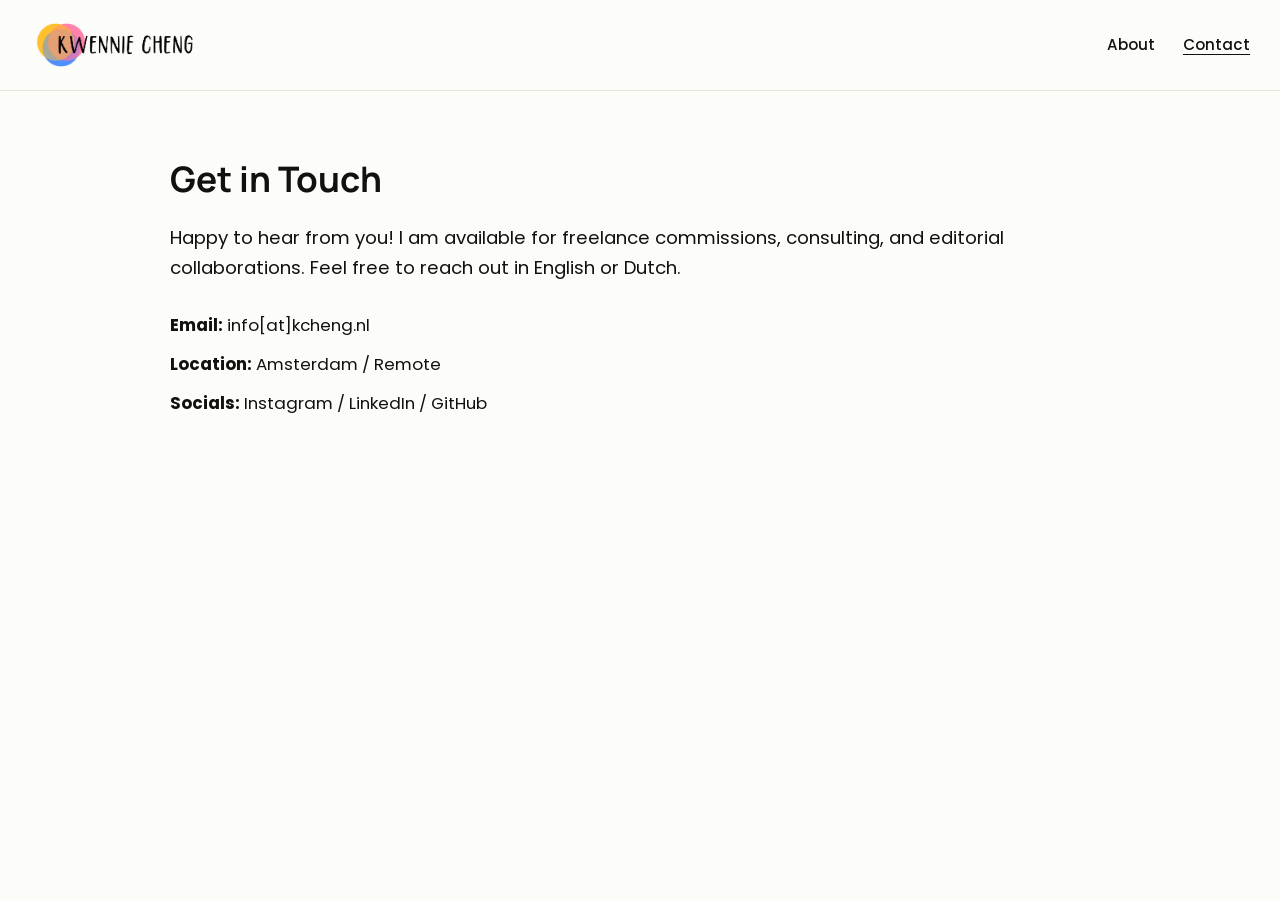
==== contact.html @ b4c84cd3 "first version" ====
<!DOCTYPE html>
<html lang="en">
<head>
  <meta charset="UTF-8">
  <meta name="viewport" content="width=device-width, initial-scale=1.0">
  <title>Contact | Portfolio</title>
  <link rel="preconnect" href="https://fonts.googleapis.com">
  <link rel="preconnect" href="https://fonts.gstatic.com" crossorigin>
  <link href="https://fonts.googleapis.com/css2?family=Manrope:wght@600;700;800&family=Poppins:wght@300;400;500;600&display=swap" rel="stylesheet">
  <style>
  /* Logo sizing, inline so it applies on first paint */
  .logo img { width: auto; max-width: none; }
  .logo img.logo-desktop { display: block; height: 60px; }
  .logo img.logo-mobile  { display: none;  height: 44px; }
  @media (max-width: 700px) {
    .logo img.logo-desktop { display: none; }
    .logo img.logo-mobile  { display: block; }
  }
</style>
  <link rel="stylesheet" href="styles.css">
  <link rel="icon" href="assets/site/favicon_kwenniecheng.png">
</head>
<body>

  <header class="navbar">
    <div class="nav-container">
      <a href="index.html" class="logo">
        <img src="assets/site/logo_kwenniecheng.png" alt="Kwennie Cheng" class="logo-desktop">
        <img src="assets/site/logo_kwenniecheng_m.png" alt="Kwennie Cheng" class="logo-mobile">
      </a>
      <nav class="nav-links">
        <!-- <a href="blog.html">Blog</a> -->
        <a href="about.html">About</a>
        <a href="contact.html" class="active">Contact</a>
      </nav>
    </div>
  </header>

  <main class="page-container">
    <div class="contact-wrap">
      <h1>Get in Touch</h1>
      <p class="lead">
        Happy to hear from you! I am available for freelance commissions, consulting, and editorial collaborations. Feel free to reach out in English or Dutch.
      </p>

      <div class="contact-details">
        <p><strong>Email:</strong> info[at]kcheng.nl</p>
        <p><strong>Location:</strong> Amsterdam / Remote</p>
        <p><strong>Socials:</strong> 
          <a href="https://www.instagram.com/kwenniecheng/" target="_blank">Instagram</a> / 
          <a href="https://www.linkedin.com/in/kwennie-cheng/" target="_blank">LinkedIn</a> / 
          <a href="#" target="_blank">GitHub</a>
        </p>
      </div>
    </div>
  </main>
  <script src="script.js"></script>
</body>
</html>
---- styles.css ----
/* ==========================================================================
   GLOBAL VARIABLES & RESET
   ========================================================================== */
:root {
  --bg-color: #FCFCF8;
  --highlight-color: #ffc02d;
  --text-primary: #111111;
  --text-muted: #666666;
  --border-color: #E5E5DF;

  /* Category Colors */
  --cat-datavis: #508fff;
  --cat-journalism: #ff76a0;
  --cat-illustration: #ffc02d;
  --cat-motion: #99c93d;

  /* Fonts */
  --font-heading: 'Manrope', -apple-system, sans-serif;
  --font-body: 'Poppins', -apple-system, sans-serif;

  /* Logo sizes */
  --nav-height: 90px;      /* height of the whole top bar */
  --logo-h-desktop: 60px;  /* desktop logo height (keep smaller than nav-height) */
  --logo-h-mobile: 44px;   /* mobile logo height */

  /* Mobile project-name strip */
  --index-strip-h: 46px;
}

* {
  box-sizing: border-box;
  margin: 0;
  padding: 0;
}

::selection {
  background: #ffc02d;
  color: var(--text-primary);
}

html[data-sel="blue"] ::selection,
html[data-sel="blue"]::selection {
  background: #508fff;
}

html[data-sel="pink"] ::selection,
html[data-sel="pink"]::selection {
  background: #ff76a0;
}

html[data-sel="yellow"] ::selection,
html[data-sel="yellow"]::selection {
  background: #ffc02d;
}

body {
  background-color: var(--bg-color);
  color: var(--text-primary);
  font-family: var(--font-body);
  font-weight: 400;
  line-height: 1.6;
}

h1, h2, h3, h4, h5, h6 {
  font-family: var(--font-heading);
  font-weight: 700;
}

a {
  color: inherit;
  text-decoration: none;
}

/* ==========================================================================
   STICKY NAVBAR
   ========================================================================== */
.navbar {
  position: sticky;
  top: 0;
  z-index: 1000;
  background-color: var(--bg-color);
  border-bottom: 1px solid var(--border-color);
}

.nav-container {
  display: flex;
  justify-content: space-between;
  align-items: center;
  max-width: 1400px;
  margin: 0 auto;
  height: var(--nav-height);
  padding: 0 30px;
}

.logo {
  font-family: var(--font-heading);
  font-weight: 800;
  font-size: 1.25rem;
  letter-spacing: -0.02em;
}

.logo img {
  width: auto;
  max-width: none;
}

.logo img.logo-desktop {
  display: block;
  height: var(--logo-h-desktop);
}

.logo img.logo-mobile {
  display: none;
  height: var(--logo-h-mobile);
}

@media (max-width: 700px) {
  .logo img.logo-desktop { display: none; }
  .logo img.logo-mobile  { display: block; }
}

.nav-links a {
  margin-left: 24px;
  font-size: 0.95rem;
  font-weight: 500;
  position: relative;
  isolation: isolate;   /* keeps the dot behind the text, but above the page background */
}

.nav-links a::before {
  content: "";
  position: absolute;
  z-index: -1;
  left: -8px;
  top: 50%;
  width: 24px;
  height: 24px;
  margin-top: -12px;
  border-radius: 50%;
  background-color: var(--dot-color, var(--cat-illustration));
  opacity: 0;
  transform: scale(0.6);
  transition: opacity 0.15s, transform 0.15s;
}

.nav-links a:hover::before {
  opacity: 1;
  transform: scale(1);
}

/* current page is underlined */
.nav-links a.active {
  text-decoration: underline;
  text-decoration-thickness: 1px;
  text-underline-offset: 4px;
}

/* ==========================================================================
   CATEGORY FILTER BAR
   ========================================================================== */
.category-bar {
  position: sticky;
  top: calc(var(--nav-height) + 1px);  /* +1px for the navbar border */
  z-index: 999;
  background-color: var(--bg-color);
  border-bottom: 1px solid var(--border-color);
  padding: 12px 30px;
}

.category-container {
  max-width: 1400px;
  margin: 0 auto;
  display: flex;
  gap: 12px;
  flex-wrap: wrap;
}

.cat-btn {
  background: none;
  border: 1px solid transparent;
  font-family: var(--font-body);
  font-size: 0.85rem;
  font-weight: 500;
  cursor: pointer;
  display: inline-flex;
  align-items: center;
  gap: 6px;
  padding: 4px 10px;
  border-radius: 4px;
  transition: background-color 0.2s;
}

.cat-btn:hover {
  background-color: #EFEFE9;
}

.cat-btn.active {
  border-color: var(--text-primary);
  background-color: #EFEFE9;
}

/* CATEGORY DOTS */
.dot {
  width: 9px;
  height: 9px;
  border-radius: 50%;
  display: inline-block;
}

.dot-datavis { background-color: var(--cat-datavis); }
.dot-journalism { background-color: var(--cat-journalism); }
.dot-illustration { background-color: var(--cat-illustration); }
.dot-motion { background-color: var(--cat-motion); }

/* ==========================================================================
   PORTFOLIO MAIN (INDEX + STREAM)
   ========================================================================== */
.portfolio-container {
  display: flex;
  max-width: 1400px;
  margin: 0 auto;
  padding: 0 30px;
  min-height: calc(100vh - 120px);
}

/* LEFT STICKY INDEX (Kelli Anderson Style) */
.left-index {
  width: 320px;
  flex-shrink: 0;
  position: sticky;
  top: calc(var(--nav-height) + var(--cat-bar-h, 57px) + 1px);
  height: calc(100vh - var(--nav-height) - var(--cat-bar-h, 57px) - 20px);
  overflow-y: auto;
  padding-right: 20px;
  padding-top: 30px;
  border-right: 1px solid var(--border-color);
}

.index-item {
  display: flex;
  align-items: center;
  gap: 8px;
  padding: 8px 0;
  font-size: 0.82rem;
  font-weight: 400;
  color: var(--text-muted);
  cursor: pointer;
  transition: color 0.2s;
}

.index-item:hover {
  color: var(--text-primary);
}

.index-item.active {
  color: var(--text-primary);
  font-weight: 700;
}

/* Prevents layout shift when the title becomes bold */
.index-title {
  display: inline-block;
}
.index-title::after {
  content: attr(data-title);
  display: block;
  height: 0;
  visibility: hidden;
  overflow: hidden;
  font-weight: 700;
}

.index-dots {
  display: inline-flex;
  gap: 4px;
  flex-shrink: 0;
}

/* RIGHT STREAM (Fabian Schwarzinger Style) */
.right-stream {
  flex-grow: 1;
  padding-left: 40px;
  padding-top: 30px;
  padding-bottom: 80px;
}

.project-card {
  margin-bottom: 40px;
  padding-bottom: 40px;
  border-bottom: 1px solid var(--border-color);
  scroll-margin-top: calc(var(--nav-height) + var(--cat-bar-h, 57px) + 20px);
}

.project-card:last-child {
  border-bottom: none;
}

.project-header {
  margin-bottom: 12px;
}

.project-title {
  font-size: 1.3rem;
  line-height: 1.2;
}

.project-tags {
  display: flex;
  gap: 8px;
  margin-top: 6px;
  font-size: 0.72rem;
  color: var(--text-muted);
}

.project-description {
  max-width: 640px;
  margin: 14px 0 20px;
  font-size: 0.85rem;
  line-height: 1.7;
  color: var(--text-primary);
}

.project-description p {
  margin-bottom: 12px;
}

.project-description a {
  position: relative;
  isolation: isolate;
  font-weight: 600;
  text-decoration: none;
}

.project-description a::before {
  content: "";
  position: absolute;
  z-index: -1;
  left: -8px;
  top: 50%;
  width: 22px;
  height: 22px;
  margin-top: -11px;
  border-radius: 50%;
  background-color: var(--dot-color, var(--cat-illustration));
  opacity: 0;
  transform: scale(0.6);
  transition: opacity 0.15s, transform 0.15s;
}

.project-description a:hover::before {
  opacity: 1;
  transform: scale(1);
}

/* COLLAPSED DESCRIPTION: first 2 lines only */
.project-description.collapsed p:first-child {
  display: -webkit-box;
  -webkit-line-clamp: 1;   /* number of lines to show */
  line-clamp: 2;
  -webkit-box-orient: vertical;
  overflow: hidden;
}

.project-description.collapsed p:not(:first-child) {
  display: none;
}

.read-more {
  position: relative;
  isolation: isolate;
  background: none;
  border: none;
  padding: 0;
  font: inherit;
  font-style: italic;
  color: var(--text-primary);
  cursor: pointer;
}

.read-more[hidden] {
  display: none;
}

/* same hover dot as the links */
.read-more::before {
  content: "";
  position: absolute;
  z-index: -1;
  left: -8px;
  top: 50%;
  width: 22px;
  height: 22px;
  margin-top: -11px;
  border-radius: 50%;
  background-color: var(--dot-color, var(--cat-illustration));
  opacity: 0;
  transform: scale(0.6);
  transition: opacity 0.15s, transform 0.15s;
}

.read-more:hover::before {
  opacity: 1;
  transform: scale(1);
}

/* CAROUSEL */
.carousel-stage {
  position: relative;
  border-radius: 2px;
}

.carousel-main {
  display: block;
  width: 100%;
  max-height: 75vh;
  object-fit: contain;
}

.carousel-arrow {
  position: absolute;
  top: 50%;
  transform: translateY(-50%);
  width: 48px;
  height: 64px;
  display: flex;
  align-items: center;
  justify-content: center;
  background: none;
  border: none;
  color: var(--text-primary);
  cursor: pointer;
  opacity: 0.5;
  transition: opacity 0.2s;
}

.carousel-arrow:hover { opacity: 1; }
.carousel-arrow.prev { left: 6px; }
.carousel-arrow.next { right: 6px; }

.carousel-thumbs {
  display: flex;
  gap: 8px;
  margin-top: 10px;
  overflow-x: auto;
  padding-bottom: 4px;
}

.thumb {
  flex: 0 0 auto;
  width: 72px;
  height: 52px;
  padding: 0;
  border: 1px solid transparent;
  background: none;
  cursor: pointer;
  opacity: 0.5;
  transition: opacity 0.2s, border-color 0.2s;
}

.thumb img {
  width: 100%;
  height: 100%;
  object-fit: cover;
  display: block;
}

.thumb:hover { opacity: 0.85; }

.thumb.active {
  opacity: 1;
  border-color: var(--text-primary);
}

/* VIDEO SLIDES */
.video-wrap {
  position: relative;
  width: 100%;
  aspect-ratio: 16 / 9;   /* change if your videos are another shape */
  background: #000;
}

.video-wrap iframe {
  position: absolute;
  inset: 0;
  width: 100%;
  height: 100%;
  border: 0;
}

.thumb-video {
  position: relative;
  background: #111 center / cover no-repeat;
}

.thumb-video svg {
  position: absolute;
  top: 50%;
  left: 50%;
  width: 18px;
  height: 18px;
  transform: translate(-50%, -50%);
  fill: #fff;
  filter: drop-shadow(0 0 3px rgba(0, 0, 0, 0.5));
}

.ext-link-badge {
  display: inline-block;
  margin-top: 8px;
  font-size: 0.78rem;
  font-weight: 600;
  color: var(--text-primary);
  background-color: var(--highlight-color);
  padding: 4px 10px;
  border-radius: 3px;
}

/* ==========================================================================
   GENERIC PAGE LAYOUTS (ABOUT, CONTACT, BLOG)
   ========================================================================== */
.page-container {
  max-width: 1000px;
  margin: 0 auto;
  padding: 60px 30px;
}

.page-title {
  font-size: 2.5rem;
  margin-bottom: 40px;
}

/* ABOUT PAGE */
.about-grid {
  display: grid;
  grid-template-columns: 1fr 1fr;
  gap: 50px;
  align-items: start;
}

.about-photo {
  width: 100%;
  height: auto;
  border-radius: 4px;
}

.about-text h1 {
  font-size: 2.2rem;
  margin-bottom: 16px;
}

.about-text .lead {
  font-size: 1.15rem;
  font-weight: 500;
  margin-bottom: 20px;
}

.about-text p {
  margin-bottom: 16px;
  color: var(--text-primary);
}

/* CONTACT PAGE */
.contact-wrap h1 {
  font-size: 2.2rem;
  margin-bottom: 16px;
}

.contact-wrap .lead {
  font-size: 1.15rem;
  margin-bottom: 30px;
}

.contact-details p {
  font-size: 1.05rem;
  margin-bottom: 12px;
}

.highlight-link {
  position: relative;
  isolation: isolate;
  text-decoration: underline;
  text-decoration-thickness: 1px;
  text-underline-offset: 3px;
}

.highlight-link::before {
  content: "";
  position: absolute;
  z-index: -1;
  left: -8px;
  top: 50%;
  width: 24px;
  height: 24px;
  margin-top: -12px;
  border-radius: 50%;
  background-color: var(--dot-color, var(--cat-illustration));
  opacity: 0;
  transform: scale(0.6);
  transition: opacity 0.15s, transform 0.15s;
}

.highlight-link:hover::before {
  opacity: 1;
  transform: scale(1);
}

/* BLOG PAGE */
.blog-stream {
  display: flex;
  flex-direction: column;
  gap: 50px;
}

.blog-post {
  border-bottom: 1px solid var(--border-color);
  padding-bottom: 40px;
}

.blog-date {
  font-size: 0.85rem;
  color: var(--text-muted);
  margin-bottom: 6px;
}

.blog-title {
  font-size: 1.75rem;
  margin-bottom: 16px;
}

.blog-content {
  font-size: 1rem;
  line-height: 1.7;
  margin-bottom: 20px;
}

.blog-images {
  display: flex;
  flex-direction: column;
  gap: 12px;
}

.blog-images img {
  width: 100%;
  height: auto;
  border-radius: 2px;
}

/* ==========================================================================
   RESPONSIVE BREAKPOINTS (Mobile Optimization)
   ========================================================================== */
@media (max-width: 900px) {
  .portfolio-container {
    flex-direction: column;
    padding: 0 16px;
  }

  /* Category bar: one row, swipeable, so its height stays constant */
  .category-bar { padding: 12px 16px; }

  .category-container {
    flex-wrap: nowrap;
    overflow-x: auto;
    scrollbar-width: none;
  }
  .category-container::-webkit-scrollbar { display: none; }

  .cat-btn {
    flex: 0 0 auto;
    white-space: nowrap;
  }

  /* Project names: single-line sticky strip under the category bar */
  .left-index {
    position: sticky;
    top: calc(var(--nav-height) + var(--cat-bar-h, 57px) + 1px);
    z-index: 998;
    width: auto;
    height: var(--index-strip-h);
    margin: 0 -16px;              /* full width, past the container padding */
    padding: 0;
    display: flex;
    flex-direction: row;
    align-items: center;
    gap: 28px;
    overflow-x: auto;
    overflow-y: hidden;
    background: var(--bg-color);
    border-right: none;
    border-bottom: 1px solid var(--border-color);

    /* hide the scrollbar */
    scrollbar-width: none;
    -ms-overflow-style: none;

    /* fade the neighbours so the active name stands out 
    -webkit-mask-image: linear-gradient(to right, transparent, #000 25%, #000 75%, transparent);
            mask-image: linear-gradient(to right, transparent, #000 25%, #000 75%, transparent); */
  }
  .left-index::-webkit-scrollbar { display: none; }

  /* spacers so the first and last names can sit in the center */
  .left-index::before,
  .left-index::after {
    content: "";
    flex: 0 0 35%;
  }

  .index-item {
    flex: 0 0 auto;
    white-space: nowrap;
    padding: 0;
  }

  .project-card {
    scroll-margin-top: calc(var(--nav-height) + var(--cat-bar-h, 57px) + var(--index-strip-h) + 16px);
  }

  .right-stream {
    padding-left: 0;
    padding-top: 24px;
  }

  .about-grid {
    grid-template-columns: 1fr;
    gap: 30px;
  }
}

/* ==========================================================================
   PROJECT OVERVIEW (THUMBNAIL GRID) + OPEN PROJECT
   (the old .left-index / .right-stream / .portfolio-container rules above
   are no longer used and can be deleted)
   ========================================================================== */
.portfolio-main {
  max-width: 1400px;
  margin: 0 auto;
  padding: 30px 30px 80px;
  min-height: calc(100vh - 120px);
}

/* open project, followed by a thin line */
.project-detail {
  padding-bottom: 40px;
  margin-bottom: 40px;
  border-bottom: 1px solid var(--border-color);
}
.project-detail[hidden] { display: none; }
.project-detail .project-card {
  margin: 0;
  padding: 0;
  border: none;
}

.project-grid {
  display: grid;
  grid-template-columns: repeat(4, 1fr);
  column-gap: 30px;
  row-gap: 44px;
}

.grid-item {
  position: relative;
  display: block;
  appearance: none;
  background: none;
  border: none;
  padding: 0;
  font: inherit;
  color: inherit;
  text-align: left;
  cursor: pointer;
}

.grid-thumb {
  position: relative;
  display: block;
  aspect-ratio: 4 / 3;     /* all thumbnails are the same size */
  isolation: isolate;
}

.grid-thumb img {
  display: block;
  width: 100%;
  height: 100%;
  object-fit: cover;
  border-radius: 2px;
  background: #EFEFE9;
}

/* hover dot: sits behind the thumbnail, may overlap its neighbours */
.grid-thumb::before {
  content: "";
  position: absolute;
  z-index: -1;
  left: var(--dot-x, 50%);
  top: 50%;
  width: 110%;
  aspect-ratio: 1;
  border-radius: 50%;
  background-color: var(--dot-color, var(--cat-illustration));
  opacity: 0;
  transform: translate(-50%, -50%) scale(0.6);
  transition: opacity 0.15s, transform 0.15s;
  pointer-events: none;
}

@media (hover: hover) {
  .grid-item:hover { z-index: 5; }
  .grid-item:hover .grid-thumb::before {
    opacity: 1;
    transform: translate(-50%, -50%) scale(1);
  }
}

/* project name: same type as the old left index */
.grid-title {
  position: relative;      /* keeps the name above the dot */
  display: flex;
  align-items: center;
  gap: 8px;
  margin-top: 12px;
  font-size: 0.82rem;
  font-weight: 400;
  line-height: 1.4;
  color: var(--text-primary);
}

/* category bar while a project is in view: only that project's categories */
.category-bar.project-mode .cat-btn {
  pointer-events: none;
  border-color: transparent;
  background: none;
  opacity: 0.3;
  transition: opacity 0.2s;
}
.category-bar.project-mode .cat-btn.in-project {
  opacity: 1;
}

@media (max-width: 900px) {
  .project-grid { grid-template-columns: repeat(2, 1fr); column-gap: 20px; }
}

@media (max-width: 600px) {
  .portfolio-main { padding: 20px 16px 60px; }
  .project-grid { grid-template-columns: 1fr; row-gap: 32px; }
}
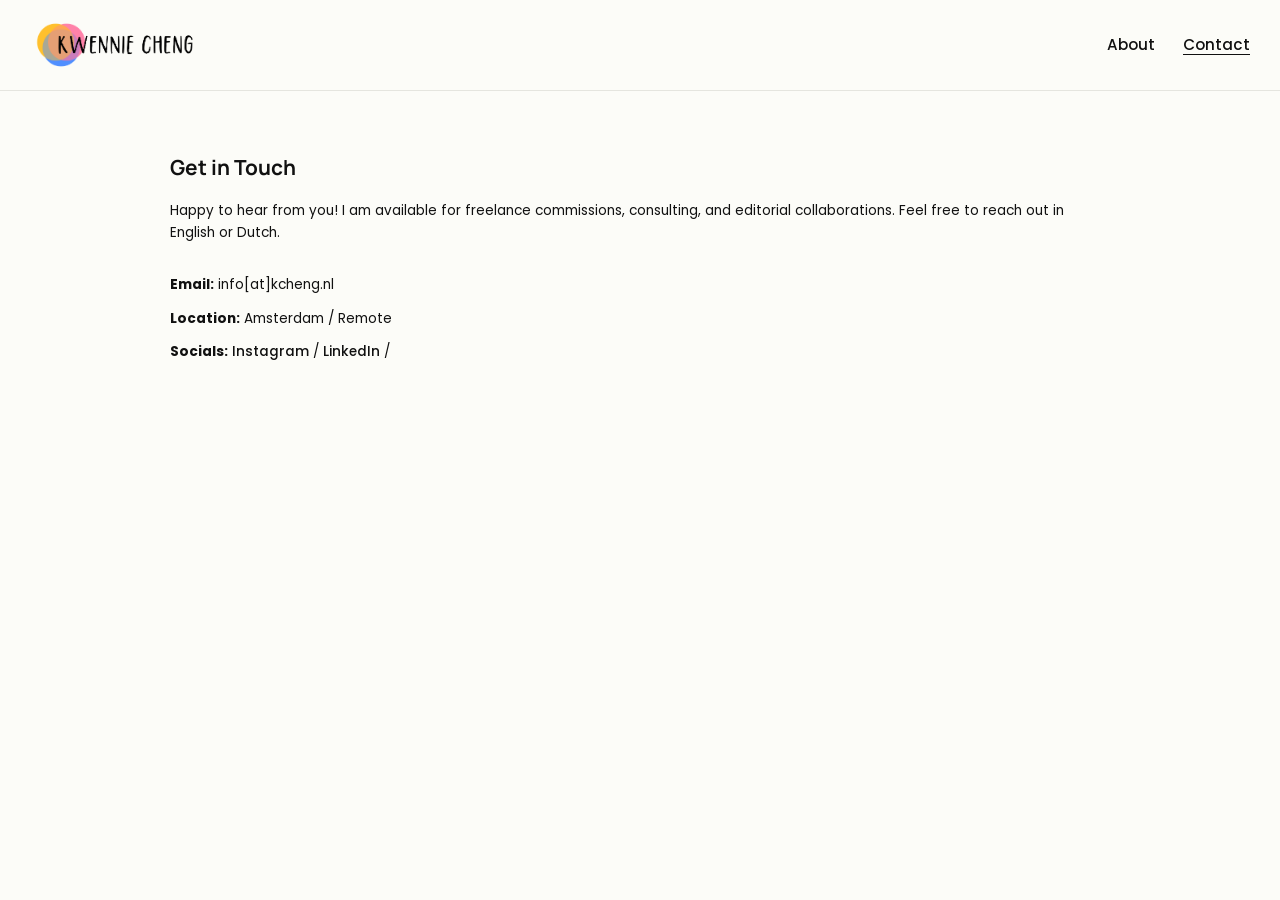
==== commit a6bef4be: "edit leader age" ====
--- a/contact.html
+++ b/contact.html
@@ -49,7 +49,6 @@
         <p><strong>Socials:</strong> 
           <a href="https://www.instagram.com/kwenniecheng/" target="_blank">Instagram</a> / 
           <a href="https://www.linkedin.com/in/kwennie-cheng/" target="_blank">LinkedIn</a> / 
-          <a href="#" target="_blank">GitHub</a>
         </p>
       </div>
     </div>
--- a/styles.css
+++ b/styles.css
@@ -524,7 +524,7 @@
 }
 
 .page-title {
-  font-size: 2.5rem;
+  font-size: 1.3rem;
   margin-bottom: 40px;
 }
 
@@ -543,45 +543,34 @@
 }
 
 .about-text h1 {
-  font-size: 2.2rem;
+  font-size: 1.3rem;
   margin-bottom: 16px;
 }
 
 .about-text .lead {
-  font-size: 1.15rem;
+  font-size: 0.85rem;
   font-weight: 500;
   margin-bottom: 20px;
 }
 
 .about-text p {
   margin-bottom: 16px;
-  color: var(--text-primary);
-}
-
-/* CONTACT PAGE */
-.contact-wrap h1 {
-  font-size: 2.2rem;
-  margin-bottom: 16px;
-}
-
-.contact-wrap .lead {
-  font-size: 1.15rem;
-  margin-bottom: 30px;
-}
-
-.contact-details p {
-  font-size: 1.05rem;
-  margin-bottom: 12px;
-}
-
+  font-size: 0.85rem;
+  color: var(--text-primary);
+}
+
+/* ABOUT + CONTACT LINKS: same dot hover as the nav, text turns bold */
+.about-text a,
+.contact-wrap a,
 .highlight-link {
   position: relative;
-  isolation: isolate;
-  text-decoration: underline;
-  text-decoration-thickness: 1px;
-  text-underline-offset: 3px;
-}
-
+  isolation: isolate;          /* keeps the dot behind the text */
+  font-weight: 500;
+  text-decoration: none;
+}
+
+.about-text a::before,
+.contact-wrap a::before,
 .highlight-link::before {
   content: "";
   position: absolute;
@@ -598,9 +587,34 @@
   transition: opacity 0.15s, transform 0.15s;
 }
 
+.about-text a:hover::before,
+.contact-wrap a:hover::before,
 .highlight-link:hover::before {
   opacity: 1;
   transform: scale(1);
+}
+
+/* looks bold on hover, but doesn't change the text width (no layout shift) */
+.about-text a:hover,
+.contact-wrap a:hover,
+.highlight-link:hover {
+  -webkit-text-stroke: 0.6px currentColor;
+}
+
+/* CONTACT PAGE */
+.contact-wrap h1 {
+  font-size: 1.3rem;
+  margin-bottom: 16px;
+}
+
+.contact-wrap .lead {
+  font-size: 0.85rem;
+  margin-bottom: 30px;
+}
+
+.contact-details p {
+  font-size: 0.85rem;
+  margin-bottom: 12px;
 }
 
 /* BLOG PAGE */
@@ -622,7 +636,7 @@
 }
 
 .blog-title {
-  font-size: 1.75rem;
+  font-size: 1.3rem;
   margin-bottom: 16px;
 }
 
@@ -805,6 +819,7 @@
 
 @media (hover: hover) {
   .grid-item:hover { z-index: 5; }
+  .grid-item:hover .grid-title { font-weight: 600; }
   .grid-item:hover .grid-thumb::before {
     opacity: 1;
     transform: translate(-50%, -50%) scale(1);
@@ -843,4 +858,11 @@
 @media (max-width: 600px) {
   .portfolio-main { padding: 20px 16px 60px; }
   .project-grid { grid-template-columns: 1fr; row-gap: 32px; }
+}
+
+.ext-link-badge.disabled {
+  background-color: var(--border-color);
+  color: var(--text-muted);
+  cursor: default;
+  opacity: 0.8;
 }
